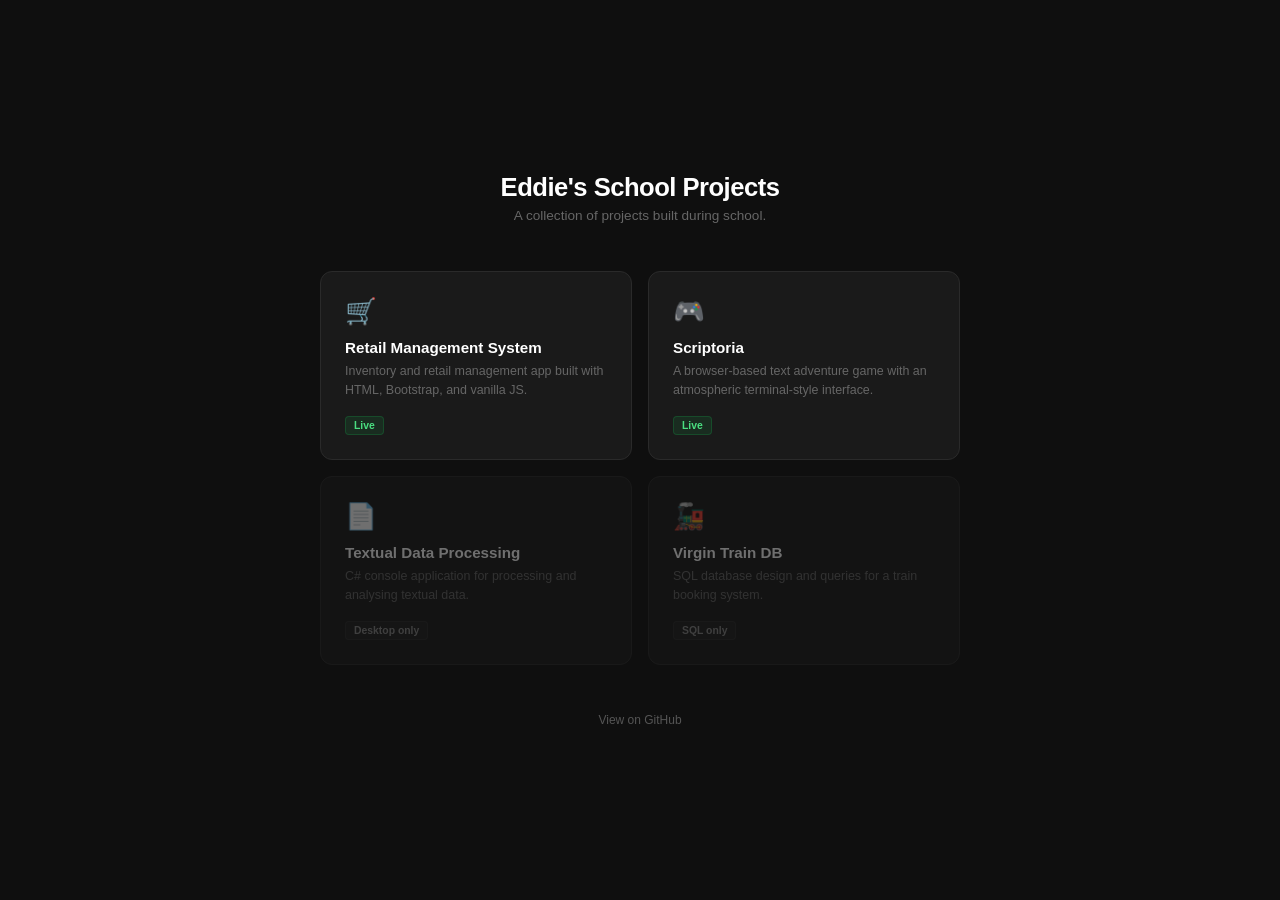
==== index.html @ e487c201 "feat: add landing page and GitHub Pages deployment workflow" ====
<!DOCTYPE html>
<html lang="en">
<head>
  <meta charset="UTF-8" />
  <meta name="viewport" content="width=device-width, initial-scale=1.0" />
  <title>Eddie's School Projects</title>
  <style>
    *, *::before, *::after { box-sizing: border-box; margin: 0; padding: 0; }
    body {
      font-family: -apple-system, BlinkMacSystemFont, 'Segoe UI', sans-serif;
      background: #0f0f0f;
      color: #e5e5e5;
      min-height: 100vh;
      display: flex;
      flex-direction: column;
      align-items: center;
      justify-content: center;
      padding: 2rem;
    }
    h1 {
      font-size: 1.6rem;
      font-weight: 700;
      color: #fff;
      margin-bottom: 0.4rem;
      letter-spacing: -0.02em;
    }
    .subtitle {
      font-size: 0.85rem;
      color: #666;
      margin-bottom: 3rem;
    }
    .grid {
      display: grid;
      grid-template-columns: repeat(auto-fit, minmax(240px, 1fr));
      gap: 1rem;
      width: 100%;
      max-width: 640px;
    }
    .card {
      display: flex;
      flex-direction: column;
      gap: 0.4rem;
      background: #1a1a1a;
      border: 1px solid #2a2a2a;
      border-radius: 12px;
      padding: 1.5rem;
      text-decoration: none;
      color: inherit;
      transition: border-color 0.15s, background 0.15s;
    }
    .card:hover { border-color: #555; background: #222; }
    .card .icon { font-size: 1.6rem; margin-bottom: 0.4rem; }
    .card .name { font-size: 0.95rem; font-weight: 600; color: #fff; }
    .card .desc { font-size: 0.78rem; color: #666; line-height: 1.5; }
    .card .badge {
      margin-top: 0.6rem;
      display: inline-block;
      font-size: 0.65rem;
      font-weight: 600;
      padding: 0.2rem 0.5rem;
      border-radius: 4px;
      background: #16a34a22;
      color: #4ade80;
      border: 1px solid #16a34a44;
      width: fit-content;
    }
    .card.unavailable { opacity: 0.4; pointer-events: none; }
    .card.unavailable .badge {
      background: #44444422;
      color: #888;
      border-color: #44444444;
    }
    footer {
      margin-top: 3rem;
      font-size: 0.75rem;
      color: #444;
    }
    footer a { color: #555; text-decoration: none; }
    footer a:hover { color: #888; }
  </style>
</head>
<body>
  <h1>Eddie's School Projects</h1>
  <p class="subtitle">A collection of projects built during school.</p>

  <div class="grid">
    <a class="card" href="./Retail-Management-System/index.html">
      <div class="icon">🛒</div>
      <div class="name">Retail Management System</div>
      <div class="desc">Inventory and retail management app built with HTML, Bootstrap, and vanilla JS.</div>
      <span class="badge">Live</span>
    </a>

    <a class="card" href="./web-adventure-game/index.html">
      <div class="icon">🎮</div>
      <div class="name">Scriptoria</div>
      <div class="desc">A browser-based text adventure game with an atmospheric terminal-style interface.</div>
      <span class="badge">Live</span>
    </a>

    <div class="card unavailable">
      <div class="icon">📄</div>
      <div class="name">Textual Data Processing</div>
      <div class="desc">C# console application for processing and analysing textual data.</div>
      <span class="badge">Desktop only</span>
    </div>

    <div class="card unavailable">
      <div class="icon">🚂</div>
      <div class="name">Virgin Train DB</div>
      <div class="desc">SQL database design and queries for a train booking system.</div>
      <span class="badge">SQL only</span>
    </div>
  </div>

  <footer>
    <a href="https://github.com/eddie7ch/OlderSchoolProjects" target="_blank">View on GitHub</a>
  </footer>
</body>
</html>
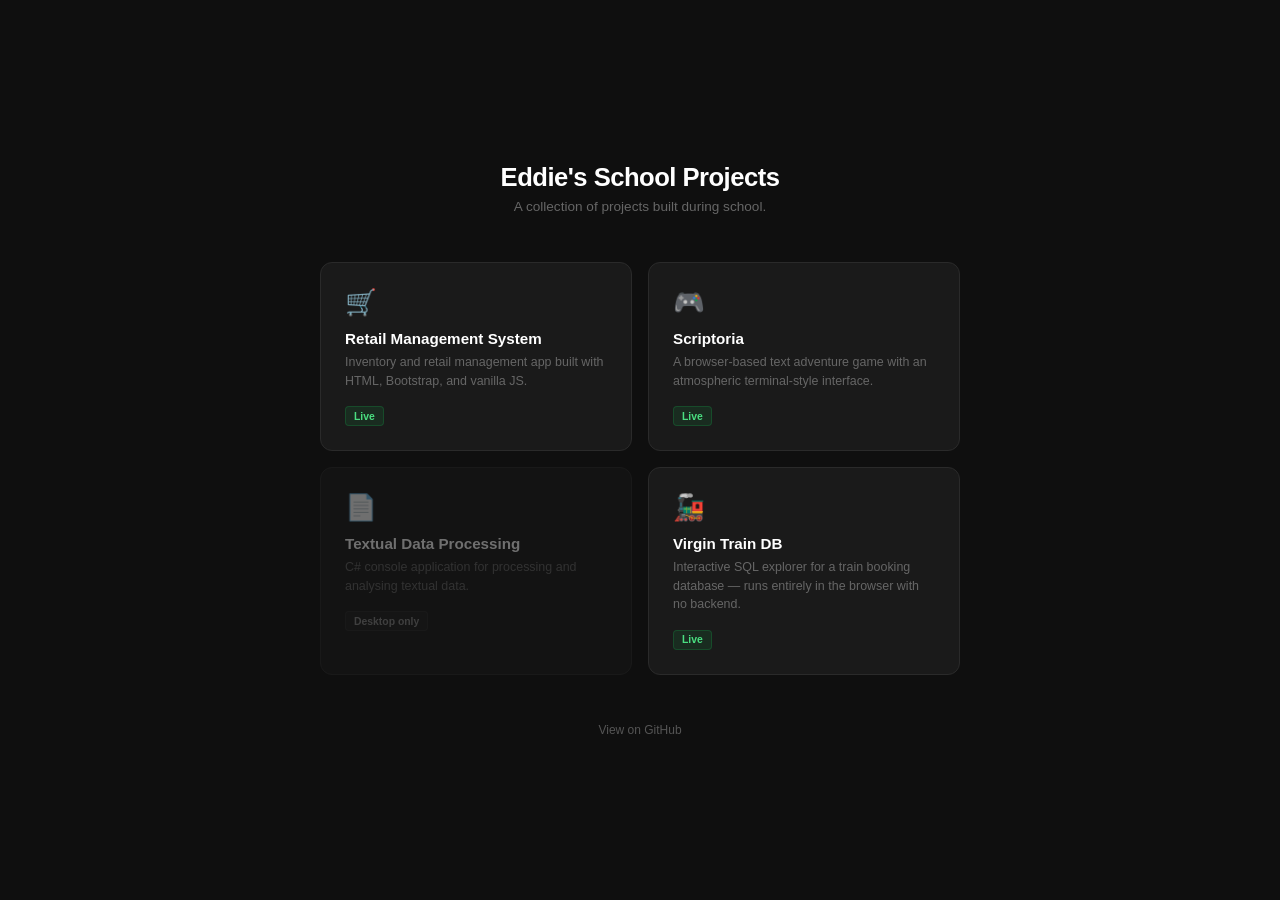
==== commit 5f3511ee: "feat: add interactive SQL explorer web app for Virgin Train DB" ====
--- a/index.html
+++ b/index.html
@@ -105,12 +105,12 @@
       <span class="badge">Desktop only</span>
     </div>
 
-    <div class="card unavailable">
+    <a class="card" href="./Virgin_Train_DB_Project/index.html">
       <div class="icon">🚂</div>
       <div class="name">Virgin Train DB</div>
-      <div class="desc">SQL database design and queries for a train booking system.</div>
-      <span class="badge">SQL only</span>
-    </div>
+      <div class="desc">Interactive SQL explorer for a train booking database — runs entirely in the browser with no backend.</div>
+      <span class="badge">Live</span>
+    </a>
   </div>
 
   <footer>
